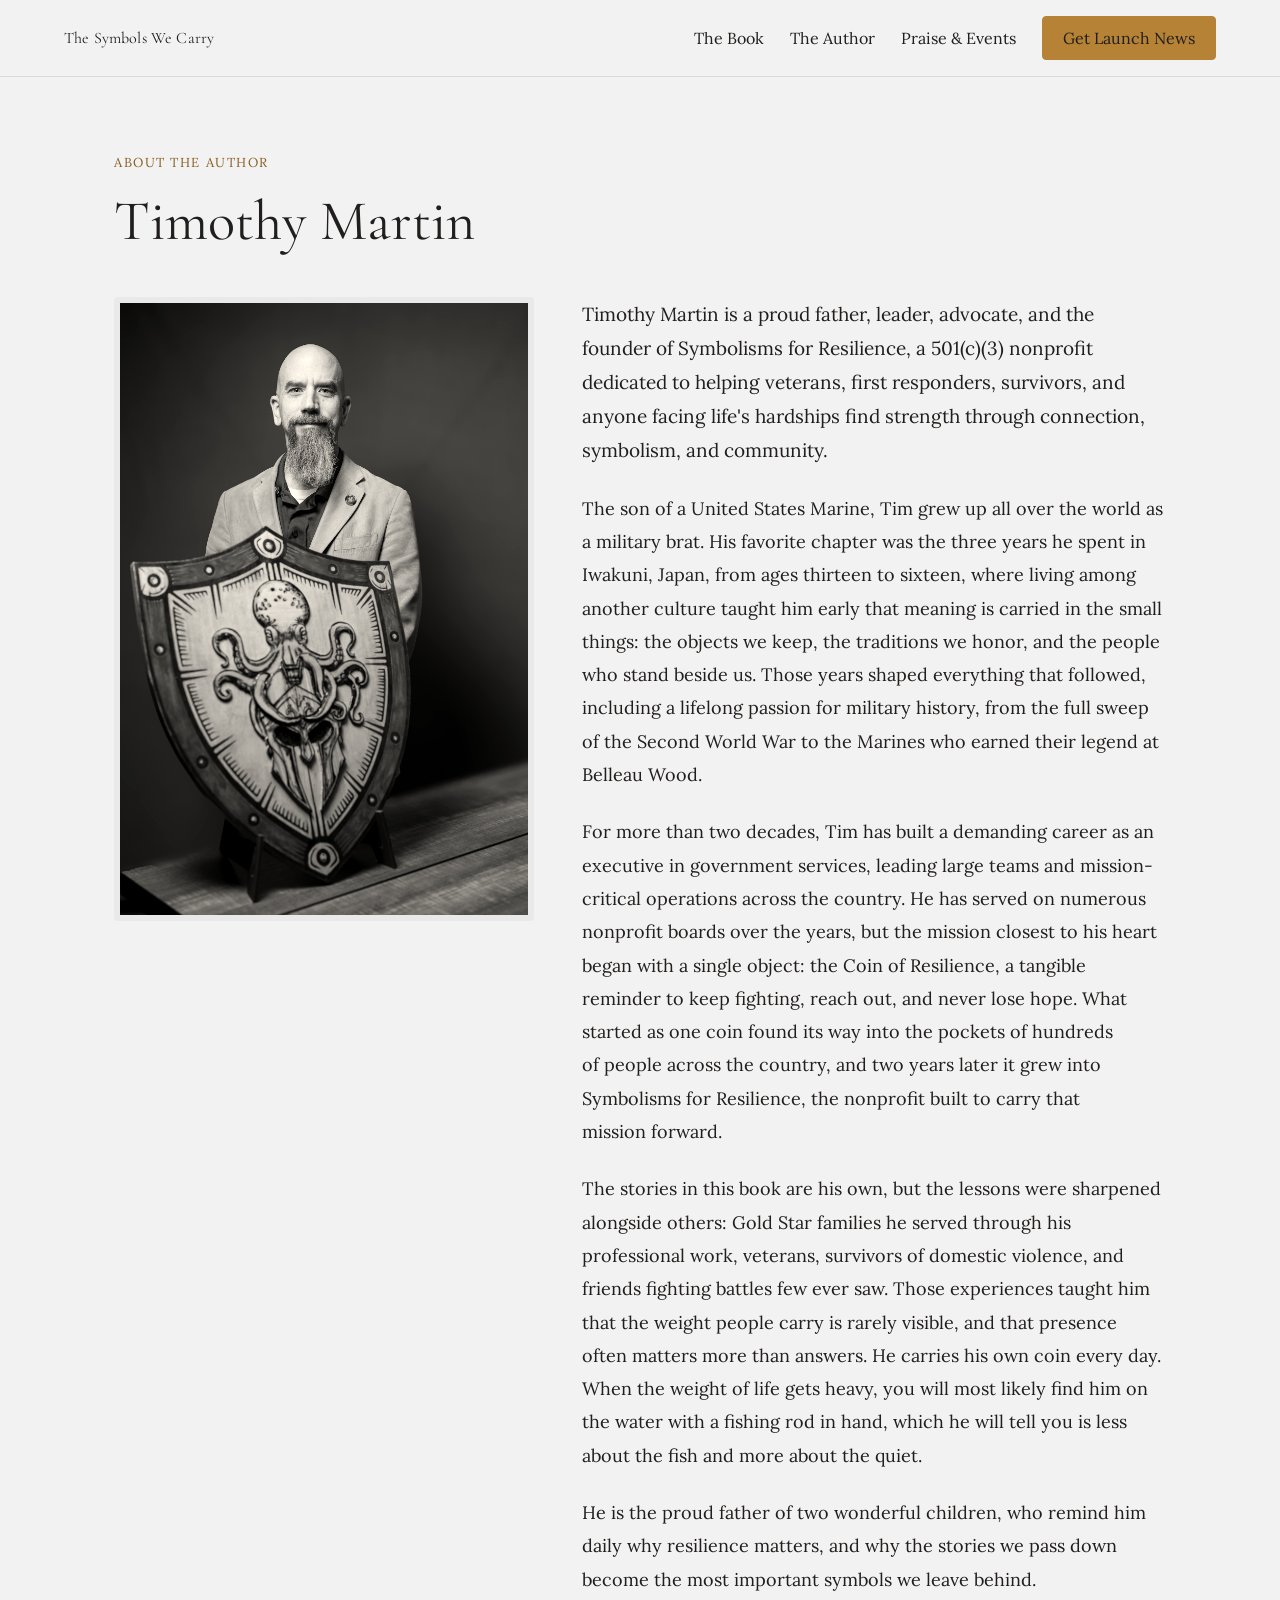
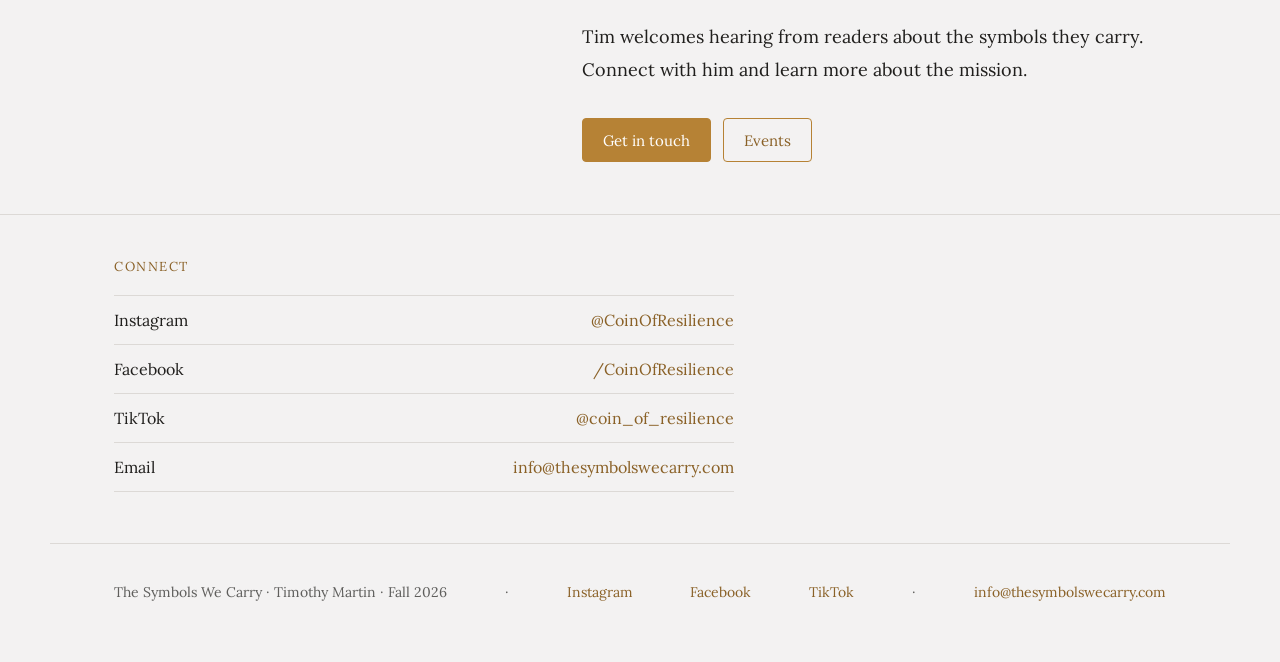
==== author.html @ 48676c22 "Add files via upload" ====
<!doctype html>
<html lang="en">
<head>
<meta charset="utf-8" />
<meta name="viewport" content="width=device-width, initial-scale=1" />
<title>Timothy Martin — The Symbols We Carry</title>
<meta name="description" content="Timothy Martin, founder of Symbolisms for Resilience and author of The Symbols We Carry." />
<link rel="stylesheet" href="styles.css" />
</head>
<body>

<nav class="nav">
  <a class="nav-brand" href="index.html">The Symbols We Carry</a>
  <div class="nav-links">
    <a href="index.html#book">The Book</a>
    <a href="author.html" aria-current="page">The Author</a>
    <a href="praise.html">Praise &amp; Events</a>
    <a class="btn btn-solid" href="index.html#notify">Get Launch News</a>
  </div>
</nav>

<div class="wrap" style="padding-top:clamp(48px,6vw,88px); padding-bottom:clamp(32px,4vw,56px)">
  <p class="kicker">About the author</p>
  <h1 class="h1" style="margin:20px 0 clamp(28px,4vw,44px)">Timothy Martin</h1>
  <div class="author-grid" style="grid-template-columns:minmax(0,420px) minmax(0,1fr)">
    <figure class="plate"><img src="assets/author.jpg" alt="Timothy Martin" /></figure>
    <div>
      <p style="font-size:19px; line-height:1.8">Timothy Martin is a proud father, leader, advocate, and the founder of Symbolisms for Resilience, a 501(c)(3) nonprofit dedicated to helping veterans, first responders, survivors, and anyone facing life's hardships find strength through connection, symbolism, and community.</p>
      <p class="body">The son of a United States Marine, Tim grew up all over the world as a military brat. His favorite chapter was the three years he spent in Iwakuni, Japan, from ages thirteen to sixteen, where living among another culture taught him early that meaning is carried in the small things: the objects we keep, the traditions we honor, and the people who stand beside us. Those years shaped everything that followed, including a lifelong passion for military history, from the full sweep of the Second World War to the Marines who earned their legend at Belleau Wood.</p>
      <p class="body">For more than two decades, Tim has built a demanding career as an executive in government services, leading large teams and mission-critical operations across the country. He has served on numerous nonprofit boards over the years, but the mission closest to his heart began with a single object: the Coin of Resilience, a tangible reminder to keep fighting, reach out, and never lose hope. What started as one coin found its way into the pockets of hundreds of people across the country, and two years later it grew into Symbolisms for Resilience, the nonprofit built to carry that mission forward.</p>
      <p class="body">The stories in this book are his own, but the lessons were sharpened alongside others: Gold Star families he served through his professional work, veterans, survivors of domestic violence, and friends fighting battles few ever saw. Those experiences taught him that the weight people carry is rarely visible, and that presence often matters more than answers. He carries his own coin every day. When the weight of life gets heavy, you will most likely find him on the water with a fishing rod in hand, which he will tell you is less about the fish and more about the quiet.</p>
      <p class="body">He is the proud father of two wonderful children, who remind him daily why resilience matters, and why the stories we pass down become the most important symbols we leave behind.</p>
      <p class="body">Tim welcomes hearing from readers about the symbols they carry. Connect with him and learn more about the mission.</p>
      <div style="display:flex; gap:12px; flex-wrap:wrap; margin-top:32px">
        <a class="btn btn-solid" href="#contact">Get in touch</a>
        <a class="btn" href="praise.html#events">Events</a>
      </div>
    </div>
  </div>
</div>

<hr class="rule" />

<div class="wrap sec1" id="contact">
  <p class="kicker">Connect</p>
  <div class="col">
    <div class="row"><span>Instagram</span><a href="https://www.instagram.com/coinofresilience/" target="_blank" rel="noopener">@CoinOfResilience</a></div>
    <div class="row"><span>Facebook</span><a href="https://www.facebook.com/CoinOfResilience" target="_blank" rel="noopener">/CoinOfResilience</a></div>
    <div class="row"><span>TikTok</span><a href="https://www.tiktok.com/@coin_of_resilience" target="_blank" rel="noopener">@coin_of_resilience</a></div>
    <div class="row"><span>Email</span><a href="mailto:info@thesymbolswecarry.com">info@thesymbolswecarry.com</a></div>
  </div>
</div>

<footer>
  <div class="wrap foot">
    <span>The Symbols We Carry &middot; Timothy Martin &middot; Fall 2026</span>
    <span>&middot;</span>
    <a href="https://www.instagram.com/coinofresilience/" target="_blank" rel="noopener">Instagram</a>
    <a href="https://www.facebook.com/CoinOfResilience" target="_blank" rel="noopener">Facebook</a>
    <a href="https://www.tiktok.com/@coin_of_resilience" target="_blank" rel="noopener">TikTok</a>
    <span>&middot;</span>
    <a href="mailto:info@thesymbolswecarry.com">info@thesymbolswecarry.com</a>
  </div>
</footer>
</body>
</html>
---- styles.css ----
@import url('https://fonts.googleapis.com/css2?family=Cormorant+Garamond:wght@300;400;500;600&family=Lora:wght@400;500;600&display=swap');

:root {
  --bg:#f3f2f2; --ink:#201f1d; --gold:#b68235; --gold-deep:#8a6127; --gold-light:#e2c79a;
  --rule:#dcd9d6; --dark:#2b2521; --paper:#eae9e9;
  --serif:'Cormorant Garamond',Garamond,'Times New Roman',serif;
  --body:'Lora',Georgia,serif;
}
*, *::before, *::after { box-sizing:border-box; }
html { scroll-behavior:smooth; }
body { margin:0; background:var(--bg); color:var(--ink); font-family:var(--body); text-wrap:pretty; }
p { margin:0; }
a { color:var(--gold-deep); text-decoration:none; }
a:hover { color:var(--gold); text-decoration:underline; }
::selection { background:rgba(182,130,53,.22); }
:focus-visible { outline:2px solid var(--gold); outline-offset:2px; }

.wrap { max-width:1180px; margin:0 auto; padding-left:clamp(20px,5vw,72px); padding-right:clamp(20px,5vw,72px); }
.rule { height:1px; background:var(--rule); border:0; margin:0; }
.kicker { font-size:13px; letter-spacing:.12em; text-transform:uppercase; color:var(--gold-deep); }

/* nav */
.nav { display:flex; flex-wrap:wrap; gap:16px 28px; align-items:center; justify-content:space-between;
  padding:16px clamp(20px,5vw,72px); border-bottom:1px solid var(--rule); }
.nav-links { display:flex; flex-wrap:wrap; gap:16px 26px; align-items:center; }
.nav-brand { font-family:var(--serif); font-size:20px; letter-spacing:.01em; color:var(--ink); }
.nav a { color:var(--ink); font-size:16px; }
.nav a:hover { color:var(--gold); text-decoration:none; }
.nav-dark { border-bottom:1px solid rgba(247,245,243,.16); }
.nav-dark .nav-brand, .nav-dark a { color:#f7f5f3; }
.nav-dark a:hover { color:var(--gold-light); }

/* buttons */
.btn { display:inline-flex; align-items:center; justify-content:center; min-height:44px; padding:0 20px;
  border-radius:4px; border:1px solid var(--gold); color:var(--gold-deep); background:transparent;
  font-family:var(--body); font-size:15px; line-height:1; cursor:pointer; text-decoration:none;
  transition:background-color .15s ease, border-color .15s ease, color .15s ease; }
.btn:hover { background:rgba(182,130,53,.08); color:var(--gold-deep); text-decoration:none; }
.btn-solid { background:var(--gold); border-color:var(--gold); color:#fff; }
.btn-solid:hover { background:#9d6f2c; border-color:#9d6f2c; color:#fff; }

/* hero */
.hero { background-image:url('assets/hero-field.jpg'); background-size:cover; background-position:center;
  color:#f7f5f3; overflow:hidden; }
.hero-grid { display:grid; grid-template-columns:minmax(0,6fr) minmax(0,5fr); gap:clamp(40px,6vw,80px);
  align-items:center; padding-top:clamp(56px,7vw,104px); padding-bottom:clamp(56px,7vw,100px); }
.hero .kicker { color:rgba(247,245,243,.85); letter-spacing:.14em; line-height:1.9; text-align:center; }
.hero-logo { display:block; width:min(100%,440px); height:auto; margin:clamp(24px,3vw,34px) 0 0;
  filter:invert(1) brightness(1.08); }
.hook { font-family:var(--serif); font-weight:400; font-size:clamp(26px,3.2vw,42px); line-height:1.22;
  margin:clamp(26px,3vw,36px) 0 0; }
.subhook { font-family:var(--serif); font-size:clamp(15px,1.85vw,26px); line-height:1.45; margin-top:16px;
  white-space:nowrap; color:rgba(32,31,29,.72); }
.hero-sub { font-size:19px; line-height:1.75; max-width:44ch; margin:clamp(26px,3vw,34px) 0 0;
  color:rgba(247,245,243,.88); }
.hero-cta { display:flex; flex-wrap:wrap; gap:12px; align-items:center; margin-top:clamp(30px,4vw,40px); }
.cover { margin:calc(-1 * clamp(30px,4vw,64px)) calc(-1 * clamp(12px,3vw,64px)); justify-self:center;
  width:min(880px,168%); }
.cover-cap { font-size:13px; letter-spacing:.14em; text-transform:uppercase; text-align:center;
  color:rgba(247,245,243,.85); margin:0 0 clamp(10px,1.4vw,18px); font-variant-numeric:tabular-nums; }
.cover img { display:block; width:100%; height:auto; filter:drop-shadow(0 34px 60px rgba(30,18,36,.55)); }

/* credibility bar */
.bar { background:var(--dark); color:#f2efec; }
.bar .wrap { display:flex; flex-wrap:wrap; gap:12px clamp(28px,5vw,64px); align-items:center;
  justify-content:space-between; padding-top:22px; padding-bottom:22px; font-size:15px; line-height:1.7; }
.bar .dim { color:rgba(242,239,236,.75); }

/* labelled two-column section */
.sec { display:grid; grid-template-columns:minmax(0,3fr) minmax(0,7fr); gap:clamp(28px,4vw,72px);
  padding-top:clamp(48px,6vw,88px); padding-bottom:clamp(48px,6vw,88px); }
.sec > .kicker { margin-top:6px; }
.col { max-width:62ch; }
.lead { font-family:var(--serif); font-size:clamp(26px,3vw,38px); line-height:1.3; }
.h1 { font-family:var(--serif); font-weight:400; font-size:clamp(34px,4.4vw,60px); line-height:1.1; margin:0; }
.h2 { font-family:var(--serif); font-weight:400; font-size:clamp(26px,3vw,38px); line-height:1.25; margin:0; }
.body { font-size:18px; line-height:1.85; margin-top:24px; }
.dim { color:rgba(32,31,29,.82); }

/* single-column labelled section */
.sec1 { padding-top:clamp(30px,3.4vw,48px); padding-bottom:clamp(36px,4vw,56px); }
.sec1 > .kicker { margin:0 0 20px; }
.notify-grid { display:grid; grid-template-columns:minmax(0,1fr) minmax(0,1fr); gap:clamp(28px,5vw,72px); align-items:start; }
.notify-grid .form { margin-top:0; max-width:none; }
.foot { display:flex; flex-wrap:wrap; align-items:baseline; gap:8px 18px; border-top:1px solid var(--rule);
  padding-top:28px; padding-bottom:44px; font-size:14px; line-height:1.8; color:rgba(32,31,29,.7); }

/* praise rail */
.praise { padding-top:clamp(30px,3.4vw,48px); padding-bottom:clamp(36px,4vw,56px); }
.praise-head { display:flex; flex-wrap:wrap; gap:20px 48px; align-items:flex-end; justify-content:space-between; }
.rail { display:flex; gap:24px; overflow-x:auto; scroll-snap-type:x mandatory;
  padding:28px clamp(20px,5vw,72px) 8px; }
.card { flex:0 0 min(360px,82vw); scroll-snap-align:start; border:1px solid var(--rule); border-radius:4px;
  padding:30px; display:flex; flex-direction:column; justify-content:space-between; gap:22px; background:transparent; }
.quote { font-family:var(--serif); font-size:19px; line-height:1.5; }
.clamp { display:-webkit-box; -webkit-line-clamp:8; -webkit-box-orient:vertical; overflow:hidden; }
.card:has(details[open]) .clamp { -webkit-line-clamp:unset; display:block; }
.name { font-size:14px; line-height:1.6; }
.role { font-size:13px; line-height:1.6; color:rgba(32,31,29,.62); }
details { margin-top:14px; }
details > summary { cursor:pointer; font-size:14px; color:var(--gold-deep); list-style:none; }
details > summary::-webkit-details-marker { display:none; }
details > summary::after { content:' →'; }
details[open] > summary::after { content:' ↑'; }
details p + p { margin-top:14px; }
details > p:first-of-type { margin-top:14px; }

/* plates, forms, lists, footer */
.plate { border:6px solid var(--paper); border-radius:4px; margin:0; }
.plate img { display:block; width:100%; height:auto; filter:sepia(.22) saturate(.82) contrast(1.05); }
.author-grid { display:grid; grid-template-columns:minmax(0,300px) minmax(0,1fr); gap:clamp(24px,4vw,48px); align-items:start; }
.form { display:flex; gap:12px; max-width:460px; margin-top:28px; }
.input { flex:1; min-height:44px; padding:0 14px; border:1px solid var(--rule); border-radius:4px;
  background:#fff; font-family:var(--body); font-size:15px; color:var(--ink); }
.row { display:flex; justify-content:space-between; gap:24px; padding:14px 0; border-top:1px solid var(--rule); font-size:16px; }
.row:last-child { border-bottom:1px solid var(--rule); }
.row span + span { color:rgba(32,31,29,.65); text-align:right; }
.table { width:100%; border-collapse:collapse; margin-top:32px; font-size:16px; }
.table th { text-align:left; font-family:var(--body); font-weight:600; font-size:13px; letter-spacing:.08em;
  text-transform:uppercase; color:var(--gold-deep); padding:0 12px 12px 0; border-bottom:1px solid var(--rule); }
.table td { padding:14px 12px 14px 0; border-bottom:1px solid var(--rule); vertical-align:top; }
.tnum { font-variant-numeric:tabular-nums; }
footer .wrap { display:flex; flex-wrap:wrap; gap:20px 48px; justify-content:space-between;
  padding-top:36px; padding-bottom:56px; font-size:14px; line-height:1.8; color:rgba(32,31,29,.7); }

@media (max-width:900px) {
  .hero-grid, .sec, .author-grid, .notify-grid { grid-template-columns:1fr; }
  .cover { width:min(560px,100%); margin:0 auto; }
  .sec { gap:20px; }
}
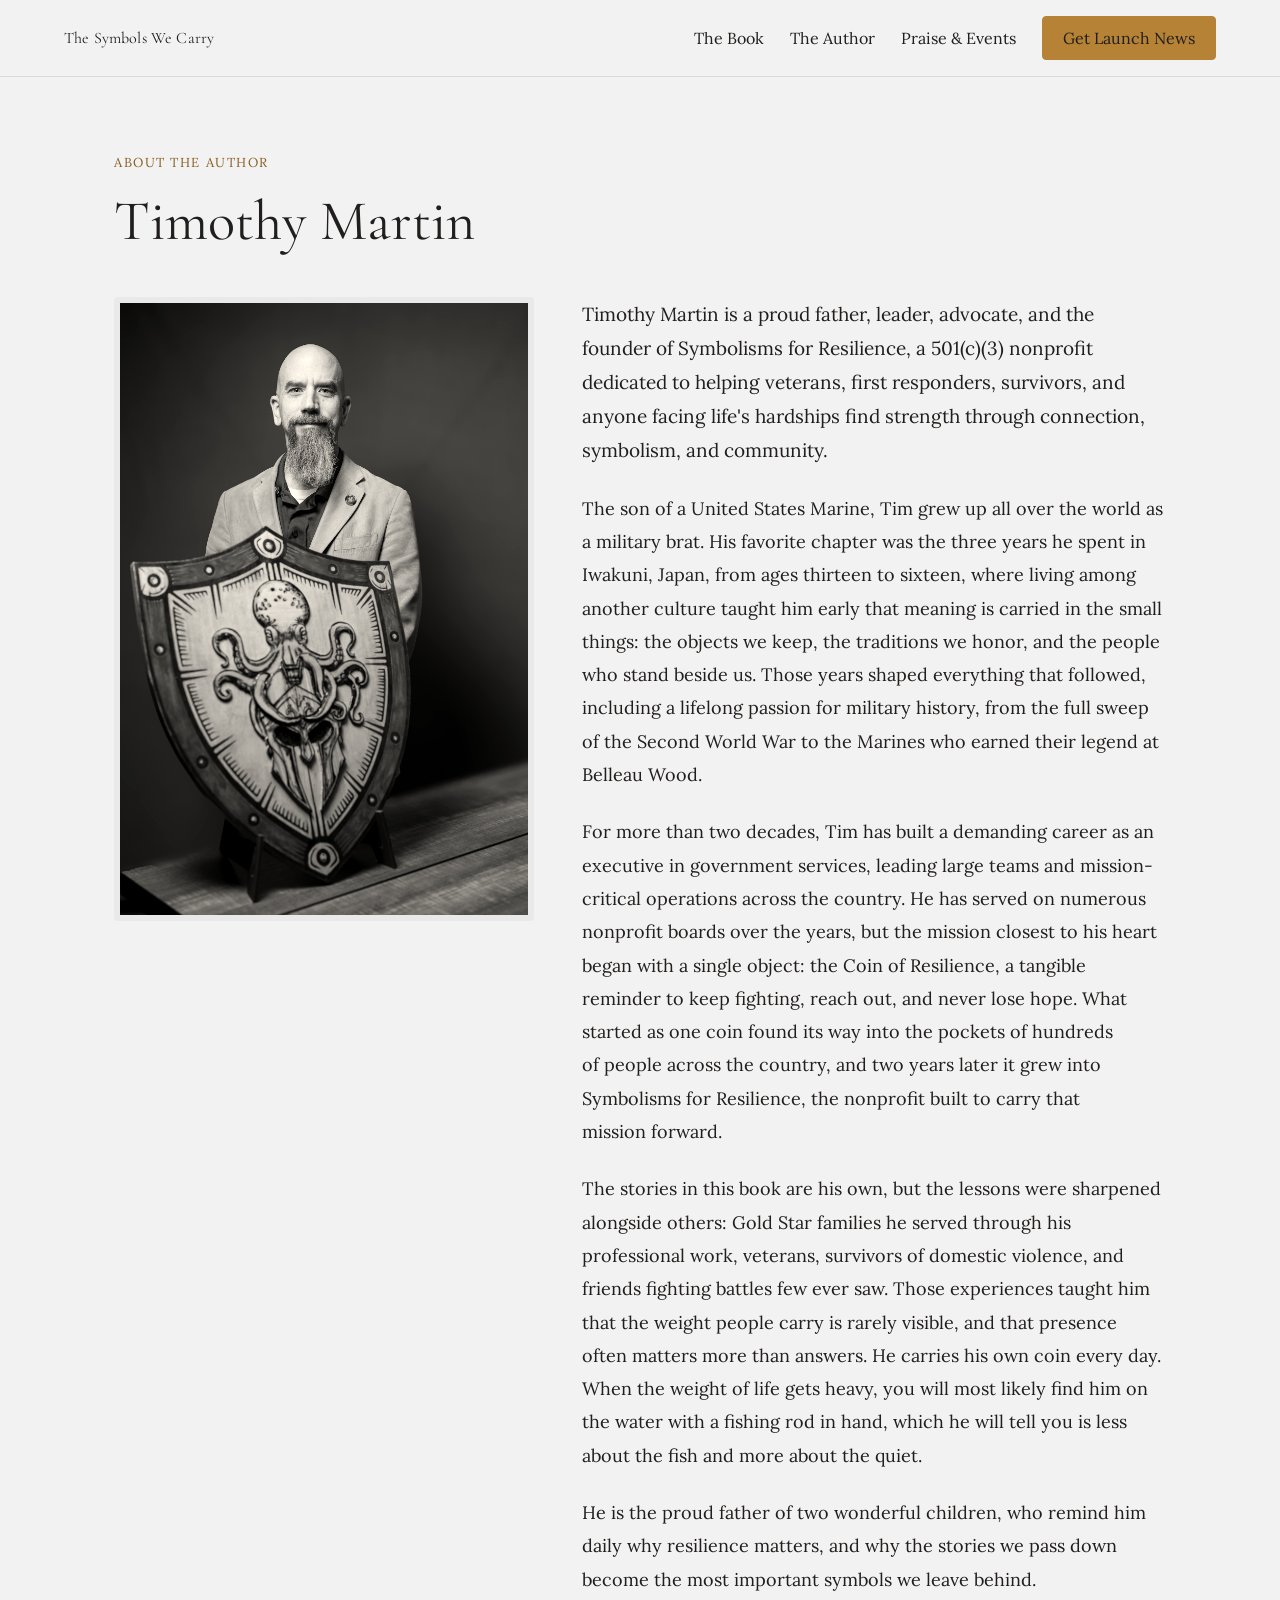
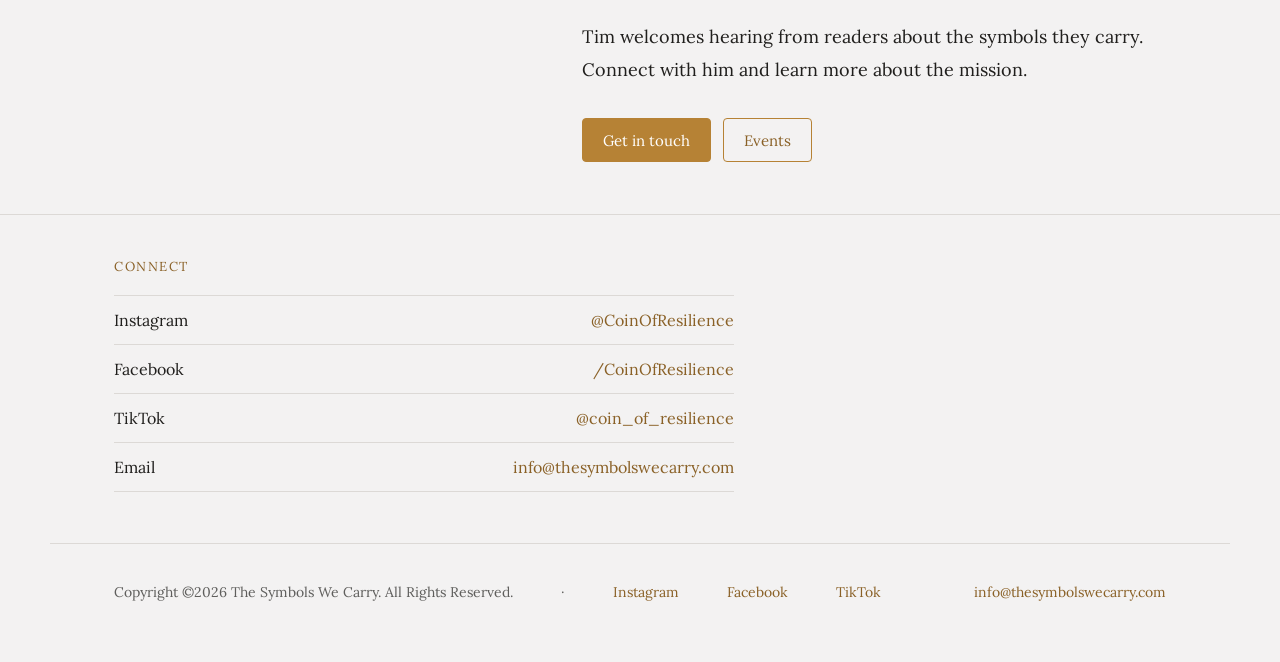
==== commit 88ec268b: "Add files via upload" ====
--- a/author.html
+++ b/author.html
@@ -53,13 +53,12 @@
 
 <footer>
   <div class="wrap foot">
-    <span>The Symbols We Carry &middot; Timothy Martin &middot; Fall 2026</span>
+    <span>Copyright &copy;2026 The Symbols We Carry. All Rights Reserved.</span>
     <span>&middot;</span>
     <a href="https://www.instagram.com/coinofresilience/" target="_blank" rel="noopener">Instagram</a>
     <a href="https://www.facebook.com/CoinOfResilience" target="_blank" rel="noopener">Facebook</a>
     <a href="https://www.tiktok.com/@coin_of_resilience" target="_blank" rel="noopener">TikTok</a>
-    <span>&middot;</span>
-    <a href="mailto:info@thesymbolswecarry.com">info@thesymbolswecarry.com</a>
+    <a href="mailto:info@thesymbolswecarry.com" class="foot-email">info@thesymbolswecarry.com</a>
   </div>
 </footer>
 </body>
--- a/styles.css
+++ b/styles.css
@@ -49,8 +49,8 @@
   filter:invert(1) brightness(1.08); }
 .hook { font-family:var(--serif); font-weight:400; font-size:clamp(26px,3.2vw,42px); line-height:1.22;
   margin:clamp(26px,3vw,36px) 0 0; }
-.subhook { font-family:var(--serif); font-size:clamp(15px,1.85vw,26px); line-height:1.45; margin-top:16px;
-  white-space:nowrap; color:rgba(32,31,29,.72); }
+.subhook { font-family:var(--serif); font-size:clamp(17px,1.9vw,26px); line-height:1.4; margin-top:16px;
+  white-space:nowrap; }
 .hero-sub { font-size:19px; line-height:1.75; max-width:44ch; margin:clamp(26px,3vw,34px) 0 0;
   color:rgba(247,245,243,.88); }
 .hero-cta { display:flex; flex-wrap:wrap; gap:12px; align-items:center; margin-top:clamp(30px,4vw,40px); }
@@ -82,10 +82,23 @@
 .sec1 > .kicker { margin:0 0 20px; }
 .notify-grid { display:grid; grid-template-columns:minmax(0,1fr) minmax(0,1fr); gap:clamp(28px,5vw,72px); align-items:start; }
 .notify-grid .form { margin-top:0; max-width:none; }
+.foot-email { margin-left:auto; }
 .foot { display:flex; flex-wrap:wrap; align-items:baseline; gap:8px 18px; border-top:1px solid var(--rule);
   padding-top:28px; padding-bottom:44px; font-size:14px; line-height:1.8; color:rgba(32,31,29,.7); }
 
-/* praise rail */
+/* praise */
+.book-body { margin-top:clamp(28px,3.2vw,40px); }
+.book-body::after { content:''; display:block; clear:both; }
+.book-mark { float:right; width:clamp(180px,24vw,300px); margin:4px 0 24px clamp(28px,4vw,56px); }
+.book-mark img { display:block; width:100%; height:auto; }
+.praise-featured { display:grid; grid-template-columns:repeat(auto-fit,minmax(260px,1fr));
+  gap:clamp(28px,4vw,52px); margin-top:clamp(30px,3.6vw,46px); }
+.praise-featured article { border-top:1px solid var(--rule); padding-top:24px; }
+.fq { font-family:var(--serif); font-size:clamp(19px,1.7vw,22px); line-height:1.5; }
+.praise-featured .name { margin-top:22px; }
+.praise-featured .role { margin-top:2px; }
+.praise-grid { display:grid; grid-template-columns:repeat(auto-fit,minmax(280px,1fr)); gap:clamp(24px,3vw,36px); }
+.praise-grid .card { flex:initial; }
 .praise { padding-top:clamp(30px,3.4vw,48px); padding-bottom:clamp(36px,4vw,56px); }
 .praise-head { display:flex; flex-wrap:wrap; gap:20px 48px; align-items:flex-end; justify-content:space-between; }
 .rail { display:flex; gap:24px; overflow-x:auto; scroll-snap-type:x mandatory;
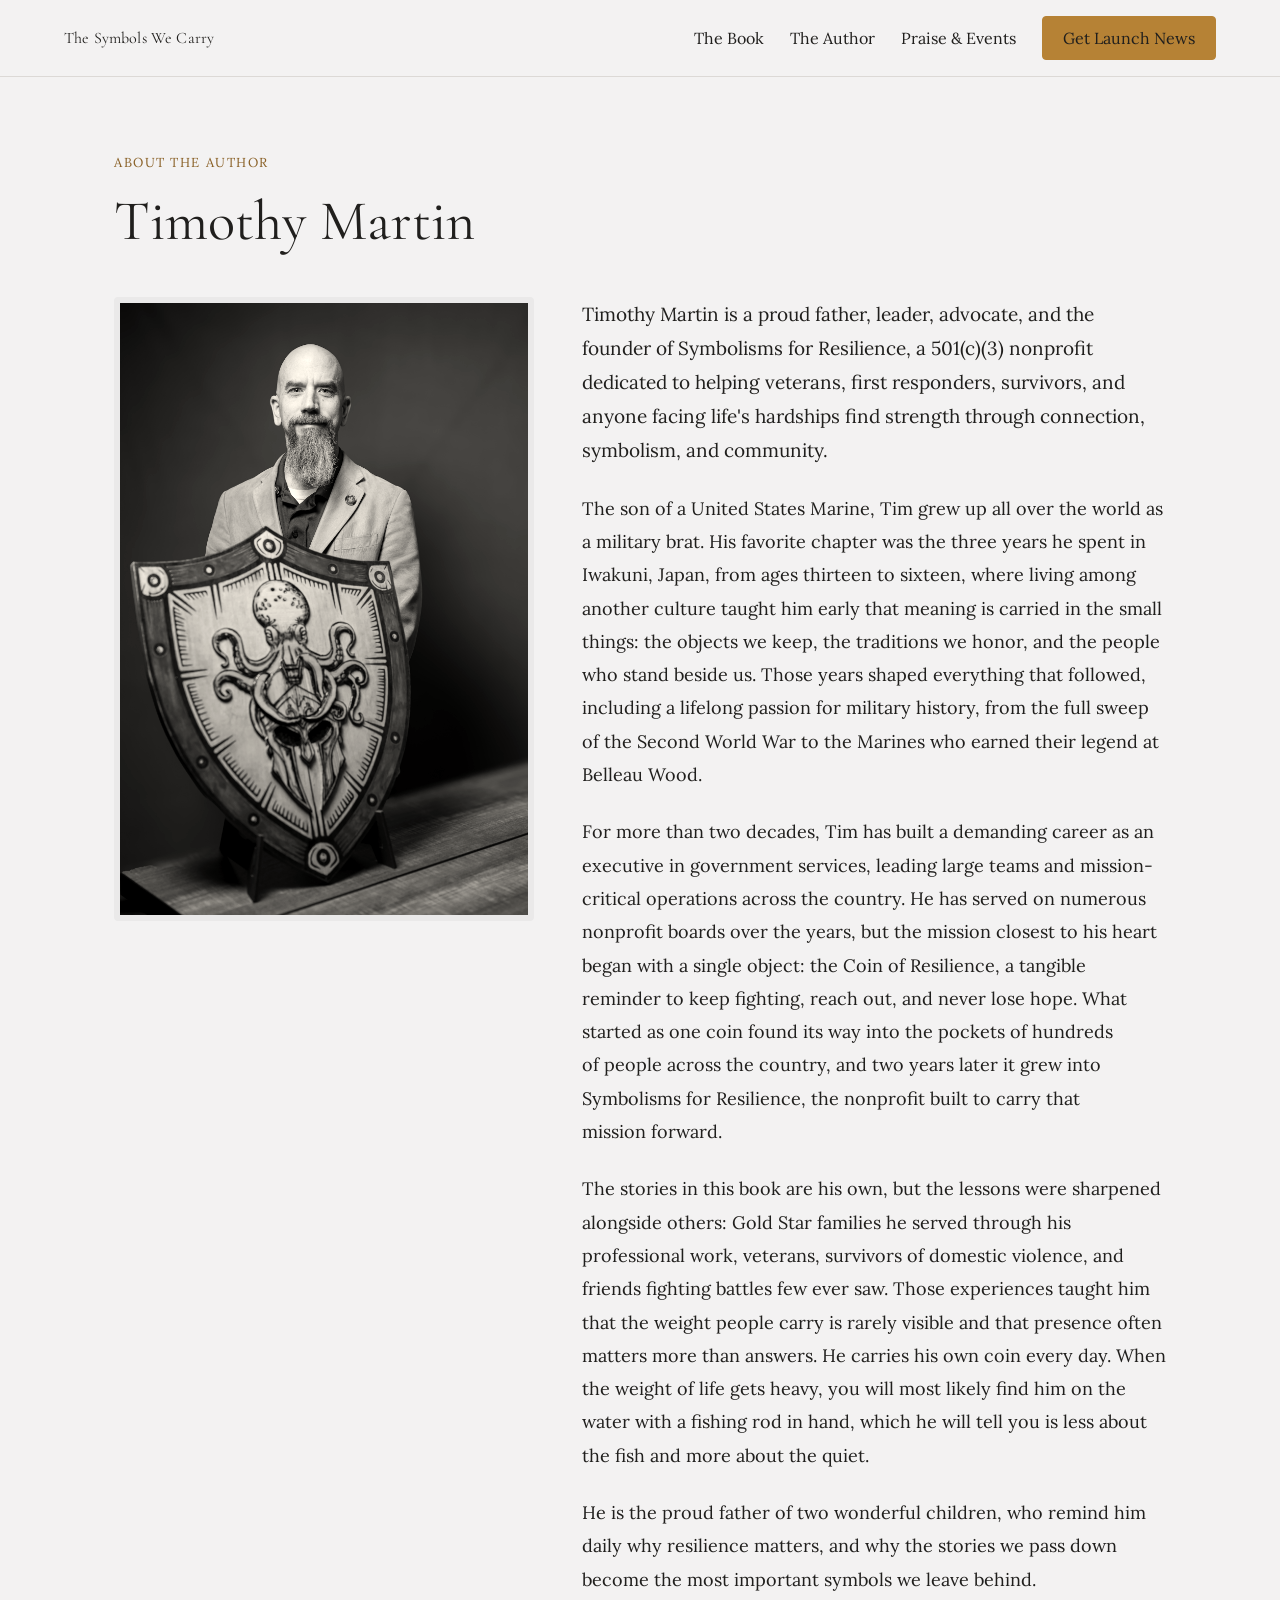
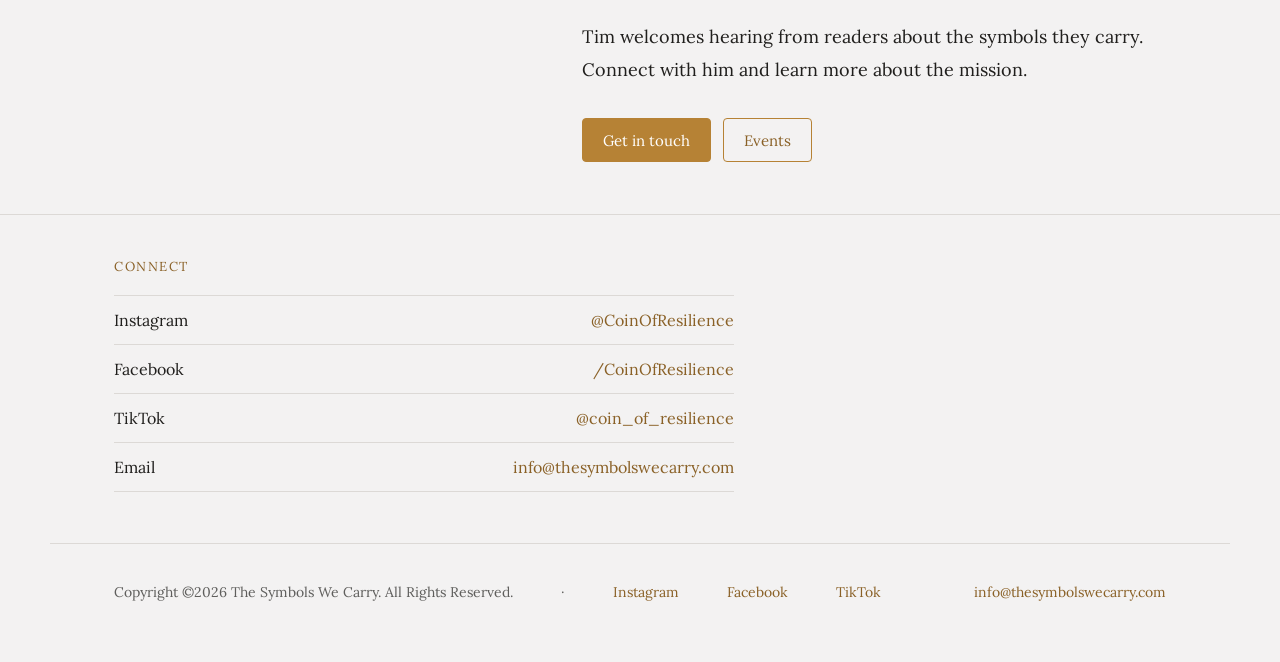
==== commit 741f66fb: "Revise paragraph about personal experiences Updated a paragraph to improve clarity and flow." ====
--- a/author.html
+++ b/author.html
@@ -28,7 +28,7 @@
       <p style="font-size:19px; line-height:1.8">Timothy Martin is a proud father, leader, advocate, and the founder of Symbolisms for Resilience, a 501(c)(3) nonprofit dedicated to helping veterans, first responders, survivors, and anyone facing life's hardships find strength through connection, symbolism, and community.</p>
       <p class="body">The son of a United States Marine, Tim grew up all over the world as a military brat. His favorite chapter was the three years he spent in Iwakuni, Japan, from ages thirteen to sixteen, where living among another culture taught him early that meaning is carried in the small things: the objects we keep, the traditions we honor, and the people who stand beside us. Those years shaped everything that followed, including a lifelong passion for military history, from the full sweep of the Second World War to the Marines who earned their legend at Belleau Wood.</p>
       <p class="body">For more than two decades, Tim has built a demanding career as an executive in government services, leading large teams and mission-critical operations across the country. He has served on numerous nonprofit boards over the years, but the mission closest to his heart began with a single object: the Coin of Resilience, a tangible reminder to keep fighting, reach out, and never lose hope. What started as one coin found its way into the pockets of hundreds of people across the country, and two years later it grew into Symbolisms for Resilience, the nonprofit built to carry that mission forward.</p>
-      <p class="body">The stories in this book are his own, but the lessons were sharpened alongside others: Gold Star families he served through his professional work, veterans, survivors of domestic violence, and friends fighting battles few ever saw. Those experiences taught him that the weight people carry is rarely visible, and that presence often matters more than answers. He carries his own coin every day. When the weight of life gets heavy, you will most likely find him on the water with a fishing rod in hand, which he will tell you is less about the fish and more about the quiet.</p>
+      <p class="body">The stories in this book are his own, but the lessons were sharpened alongside others: Gold Star families he served through his professional work, veterans, survivors of domestic violence, and friends fighting battles few ever saw. Those experiences taught him that the weight people carry is rarely visible and that presence often matters more than answers. He carries his own coin every day. When the weight of life gets heavy, you will most likely find him on the water with a fishing rod in hand, which he will tell you is less about the fish and more about the quiet.</p>
       <p class="body">He is the proud father of two wonderful children, who remind him daily why resilience matters, and why the stories we pass down become the most important symbols we leave behind.</p>
       <p class="body">Tim welcomes hearing from readers about the symbols they carry. Connect with him and learn more about the mission.</p>
       <div style="display:flex; gap:12px; flex-wrap:wrap; margin-top:32px">
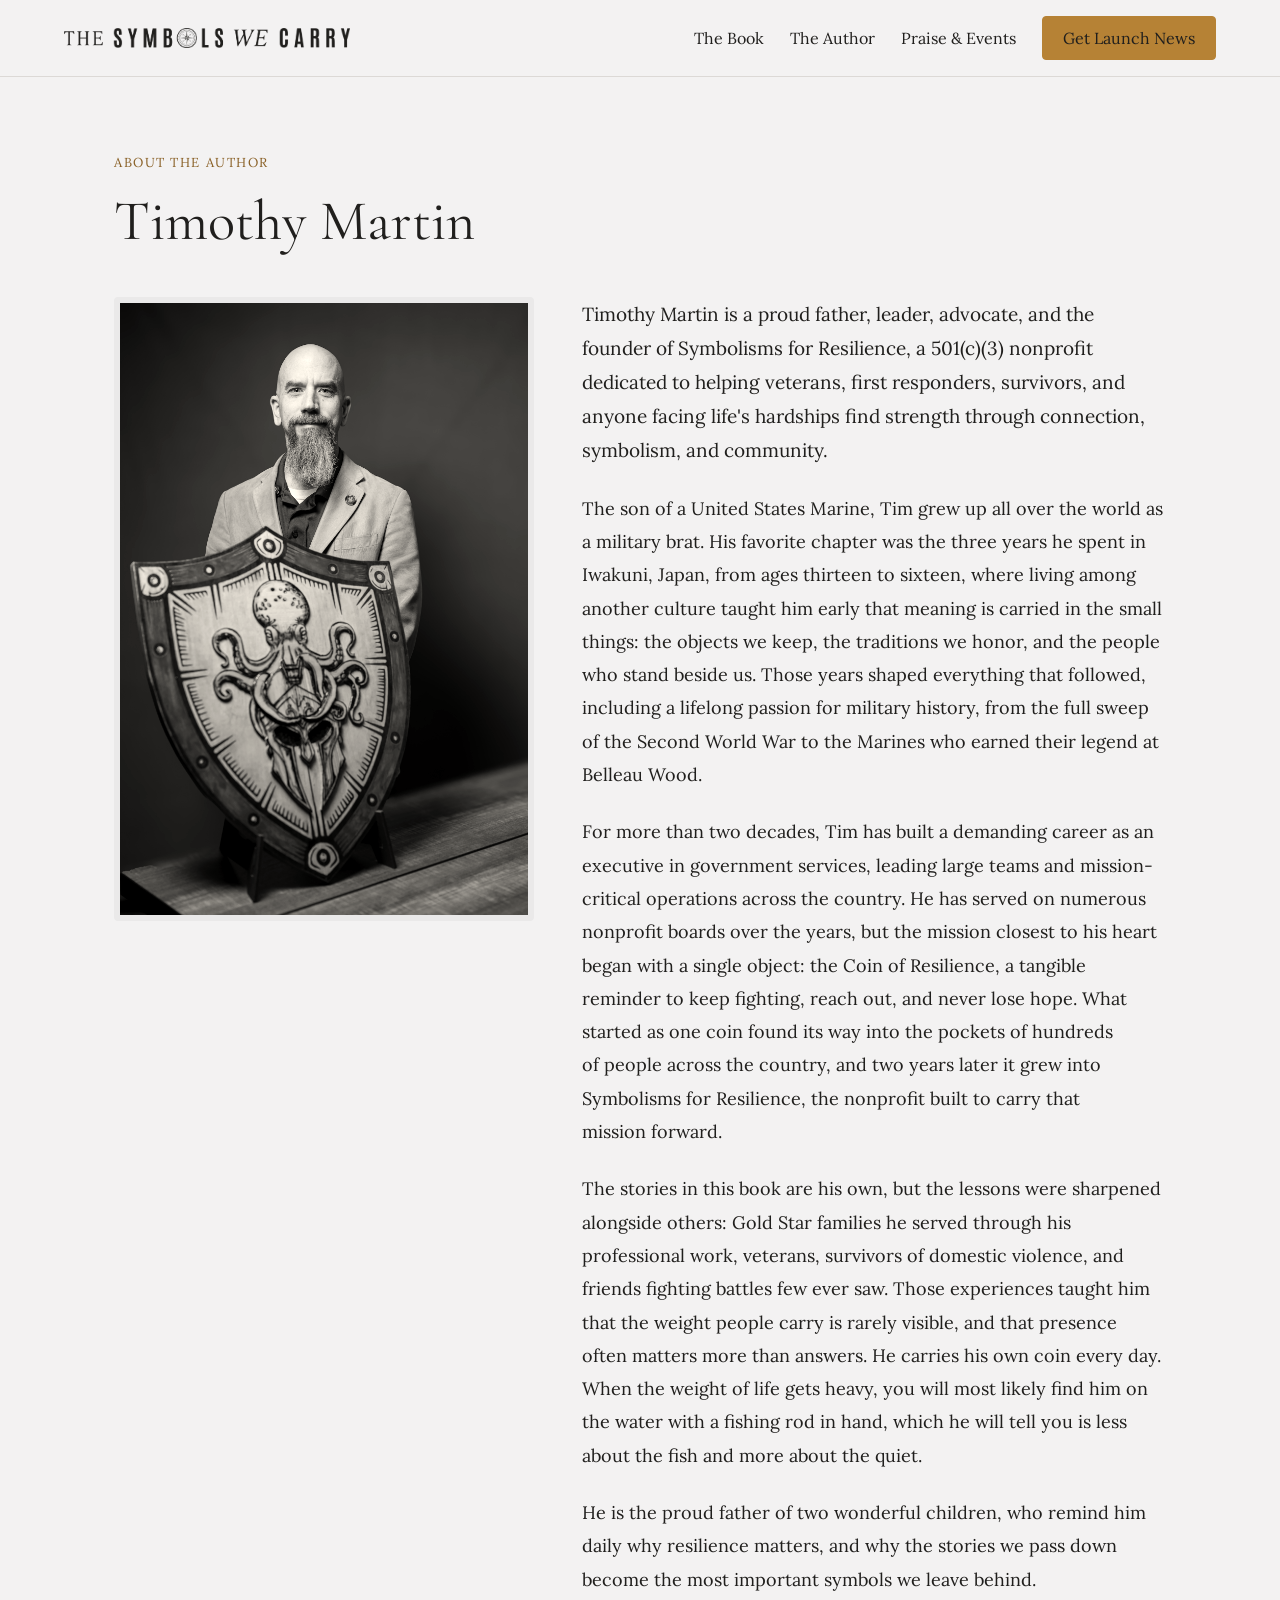
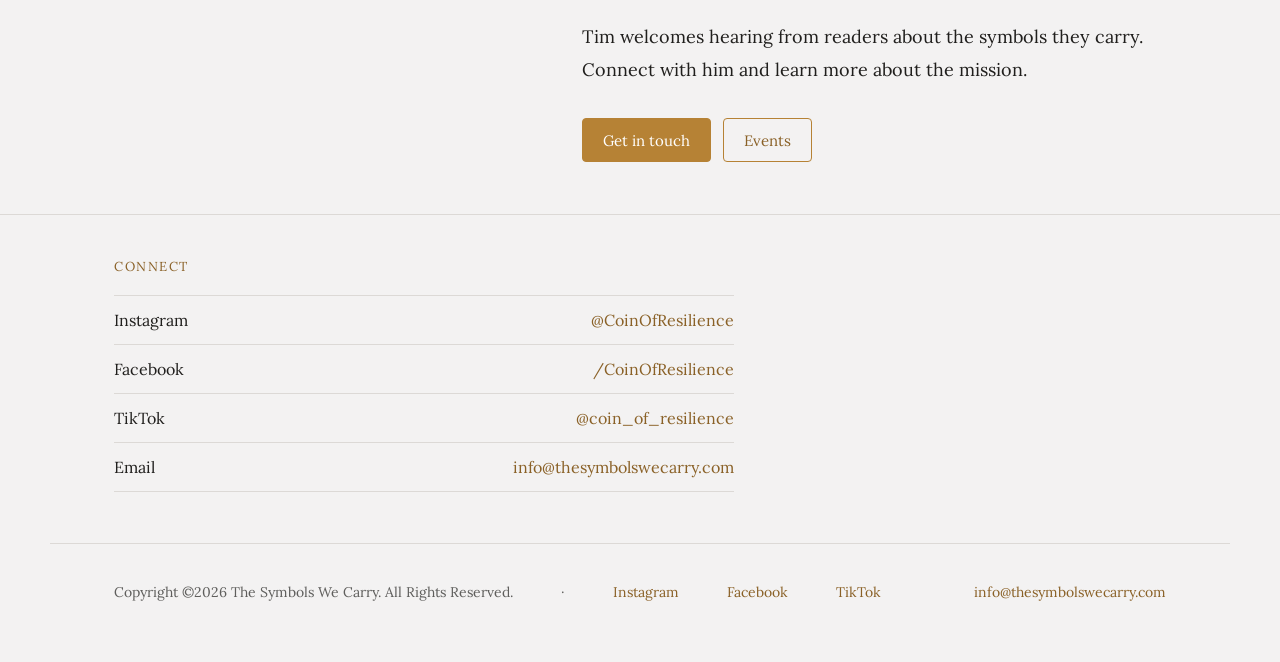
==== commit db823416: "Add files via upload" ====
--- a/author.html
+++ b/author.html
@@ -10,7 +10,7 @@
 <body>
 
 <nav class="nav">
-  <a class="nav-brand" href="index.html">The Symbols We Carry</a>
+  <a class="nav-brand" href="index.html"><img src="assets/nav-logo-dark.png" alt="The Symbols We Carry" /></a>
   <div class="nav-links">
     <a href="index.html#book">The Book</a>
     <a href="author.html" aria-current="page">The Author</a>
@@ -28,7 +28,7 @@
       <p style="font-size:19px; line-height:1.8">Timothy Martin is a proud father, leader, advocate, and the founder of Symbolisms for Resilience, a 501(c)(3) nonprofit dedicated to helping veterans, first responders, survivors, and anyone facing life's hardships find strength through connection, symbolism, and community.</p>
       <p class="body">The son of a United States Marine, Tim grew up all over the world as a military brat. His favorite chapter was the three years he spent in Iwakuni, Japan, from ages thirteen to sixteen, where living among another culture taught him early that meaning is carried in the small things: the objects we keep, the traditions we honor, and the people who stand beside us. Those years shaped everything that followed, including a lifelong passion for military history, from the full sweep of the Second World War to the Marines who earned their legend at Belleau Wood.</p>
       <p class="body">For more than two decades, Tim has built a demanding career as an executive in government services, leading large teams and mission-critical operations across the country. He has served on numerous nonprofit boards over the years, but the mission closest to his heart began with a single object: the Coin of Resilience, a tangible reminder to keep fighting, reach out, and never lose hope. What started as one coin found its way into the pockets of hundreds of people across the country, and two years later it grew into Symbolisms for Resilience, the nonprofit built to carry that mission forward.</p>
-      <p class="body">The stories in this book are his own, but the lessons were sharpened alongside others: Gold Star families he served through his professional work, veterans, survivors of domestic violence, and friends fighting battles few ever saw. Those experiences taught him that the weight people carry is rarely visible and that presence often matters more than answers. He carries his own coin every day. When the weight of life gets heavy, you will most likely find him on the water with a fishing rod in hand, which he will tell you is less about the fish and more about the quiet.</p>
+      <p class="body">The stories in this book are his own, but the lessons were sharpened alongside others: Gold Star families he served through his professional work, veterans, survivors of domestic violence, and friends fighting battles few ever saw. Those experiences taught him that the weight people carry is rarely visible, and that presence often matters more than answers. He carries his own coin every day. When the weight of life gets heavy, you will most likely find him on the water with a fishing rod in hand, which he will tell you is less about the fish and more about the quiet.</p>
       <p class="body">He is the proud father of two wonderful children, who remind him daily why resilience matters, and why the stories we pass down become the most important symbols we leave behind.</p>
       <p class="body">Tim welcomes hearing from readers about the symbols they carry. Connect with him and learn more about the mission.</p>
       <div style="display:flex; gap:12px; flex-wrap:wrap; margin-top:32px">
--- a/styles.css
+++ b/styles.css
@@ -141,3 +141,5 @@
   .cover { width:min(560px,100%); margin:0 auto; }
   .sec { gap:20px; }
 }
+
+.nav-brand img { display:block; height:20px; width:auto; max-width:60vw; }
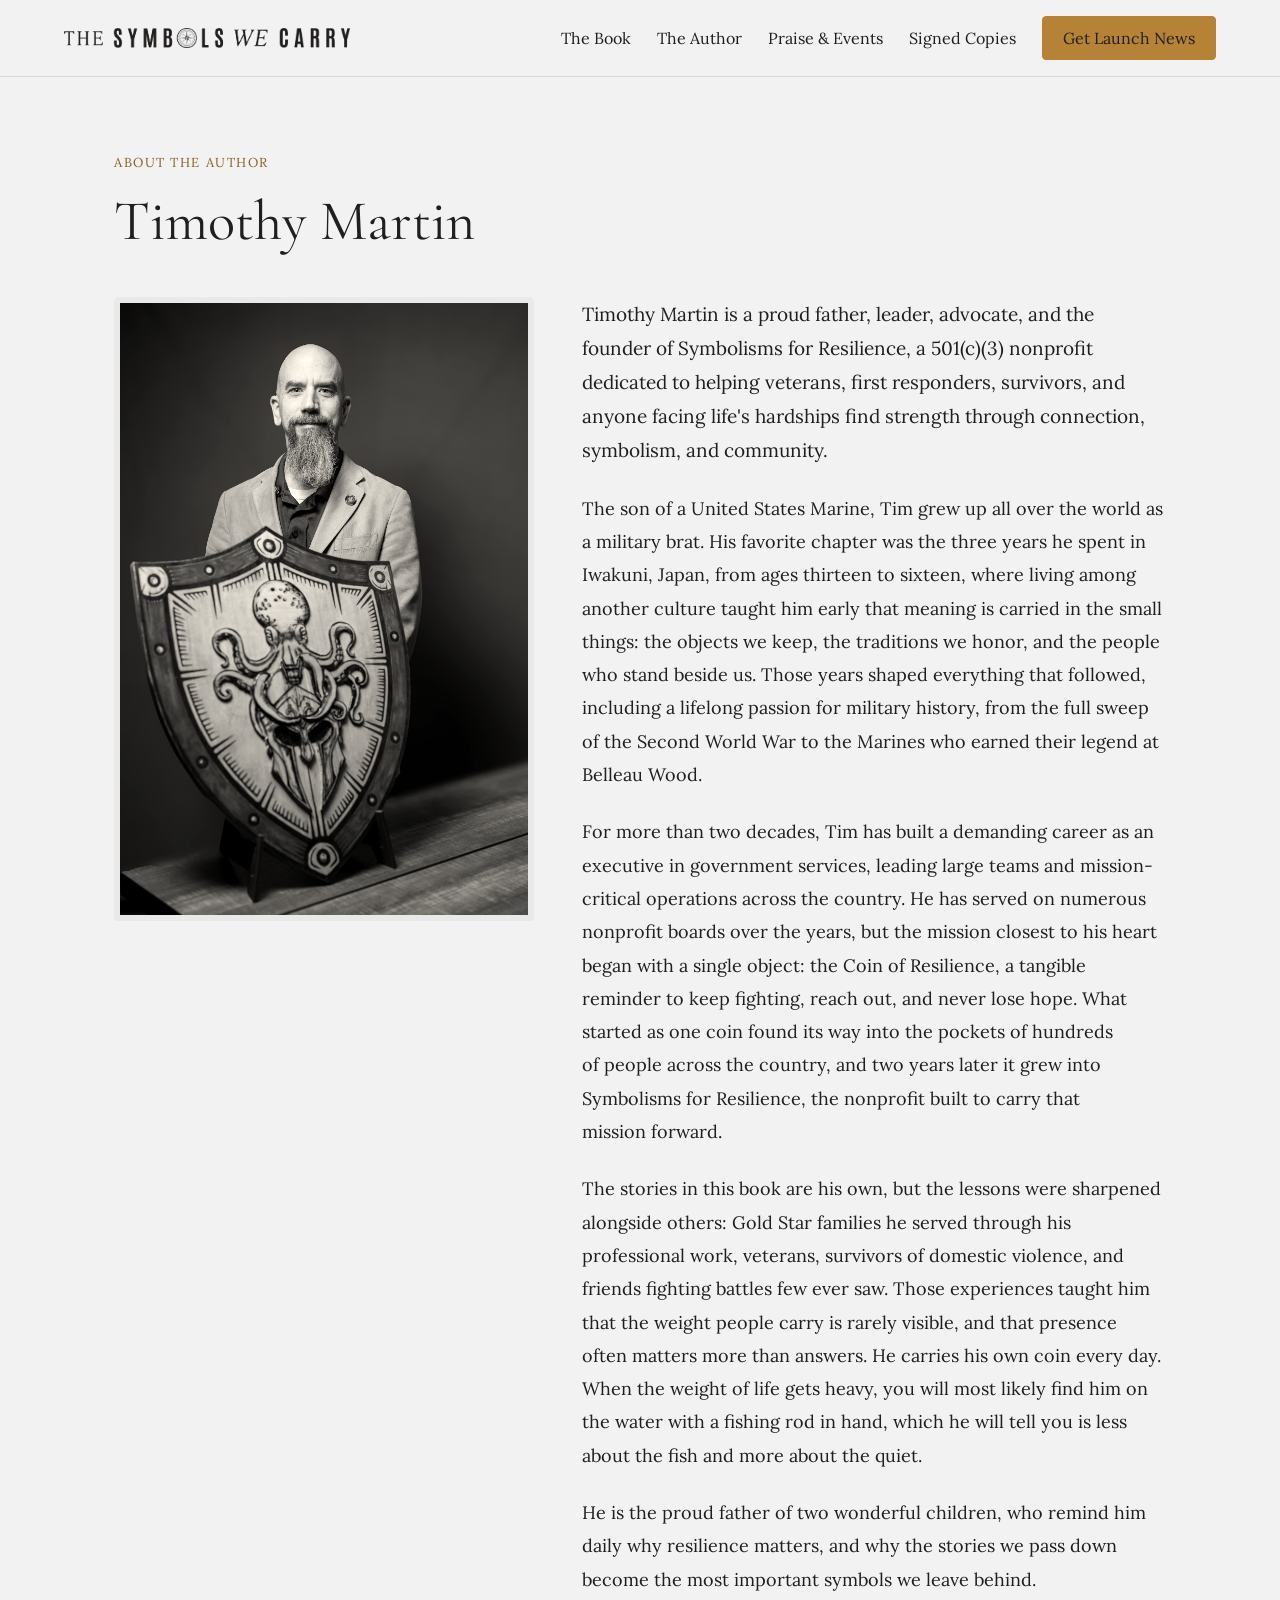
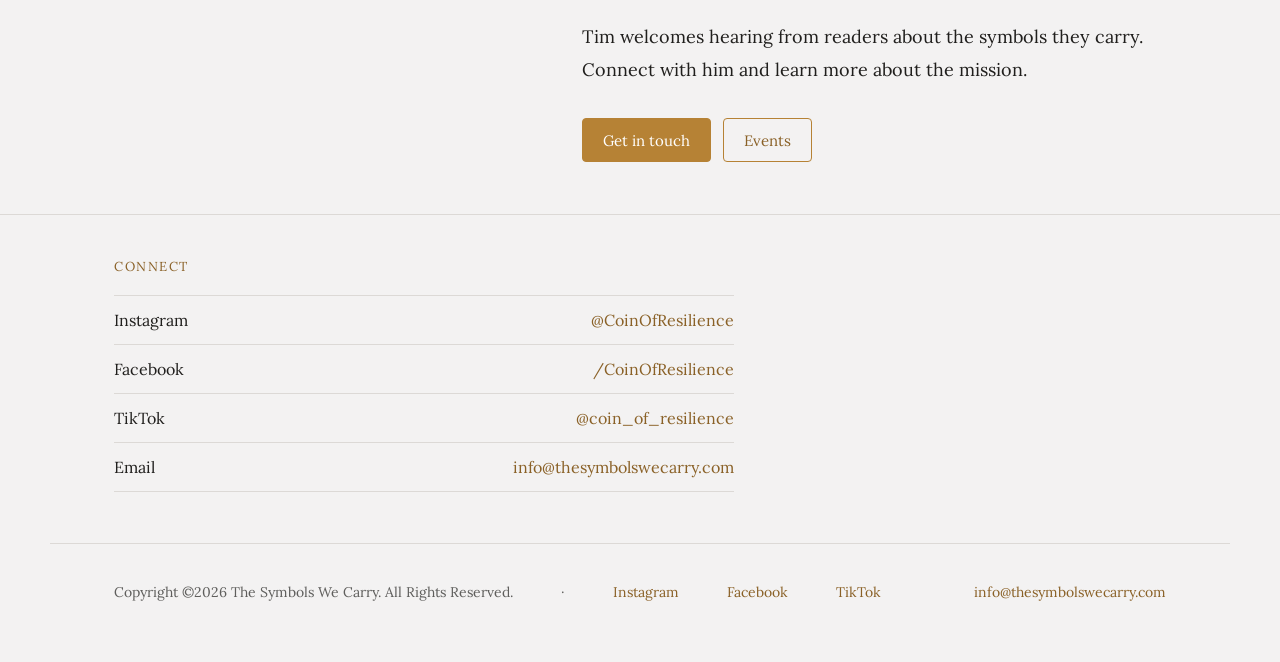
==== commit 27e8f2bd: "Add files via upload" ====
--- a/author.html
+++ b/author.html
@@ -15,6 +15,7 @@
     <a href="index.html#book">The Book</a>
     <a href="author.html" aria-current="page">The Author</a>
     <a href="praise.html">Praise &amp; Events</a>
+    <a href="https://www.paypal.com/ncp/payment/7DPWR3V9D6TQW" target="_blank" rel="noopener">Signed Copies</a>
     <a class="btn btn-solid" href="index.html#notify">Get Launch News</a>
   </div>
 </nav>
--- a/styles.css
+++ b/styles.css
@@ -143,3 +143,7 @@
 }
 
 .nav-brand img { display:block; height:20px; width:auto; max-width:60vw; }
+
+.btn-outline-light { border:1px solid rgba(255,255,255,.45); background:transparent; color:#fbfaf8; }
+.btn-outline-light:hover { border-color:rgba(255,255,255,.9); }
+.buy-link { color:var(--accent-dark, #8f6224); text-decoration:underline; text-underline-offset:3px; }
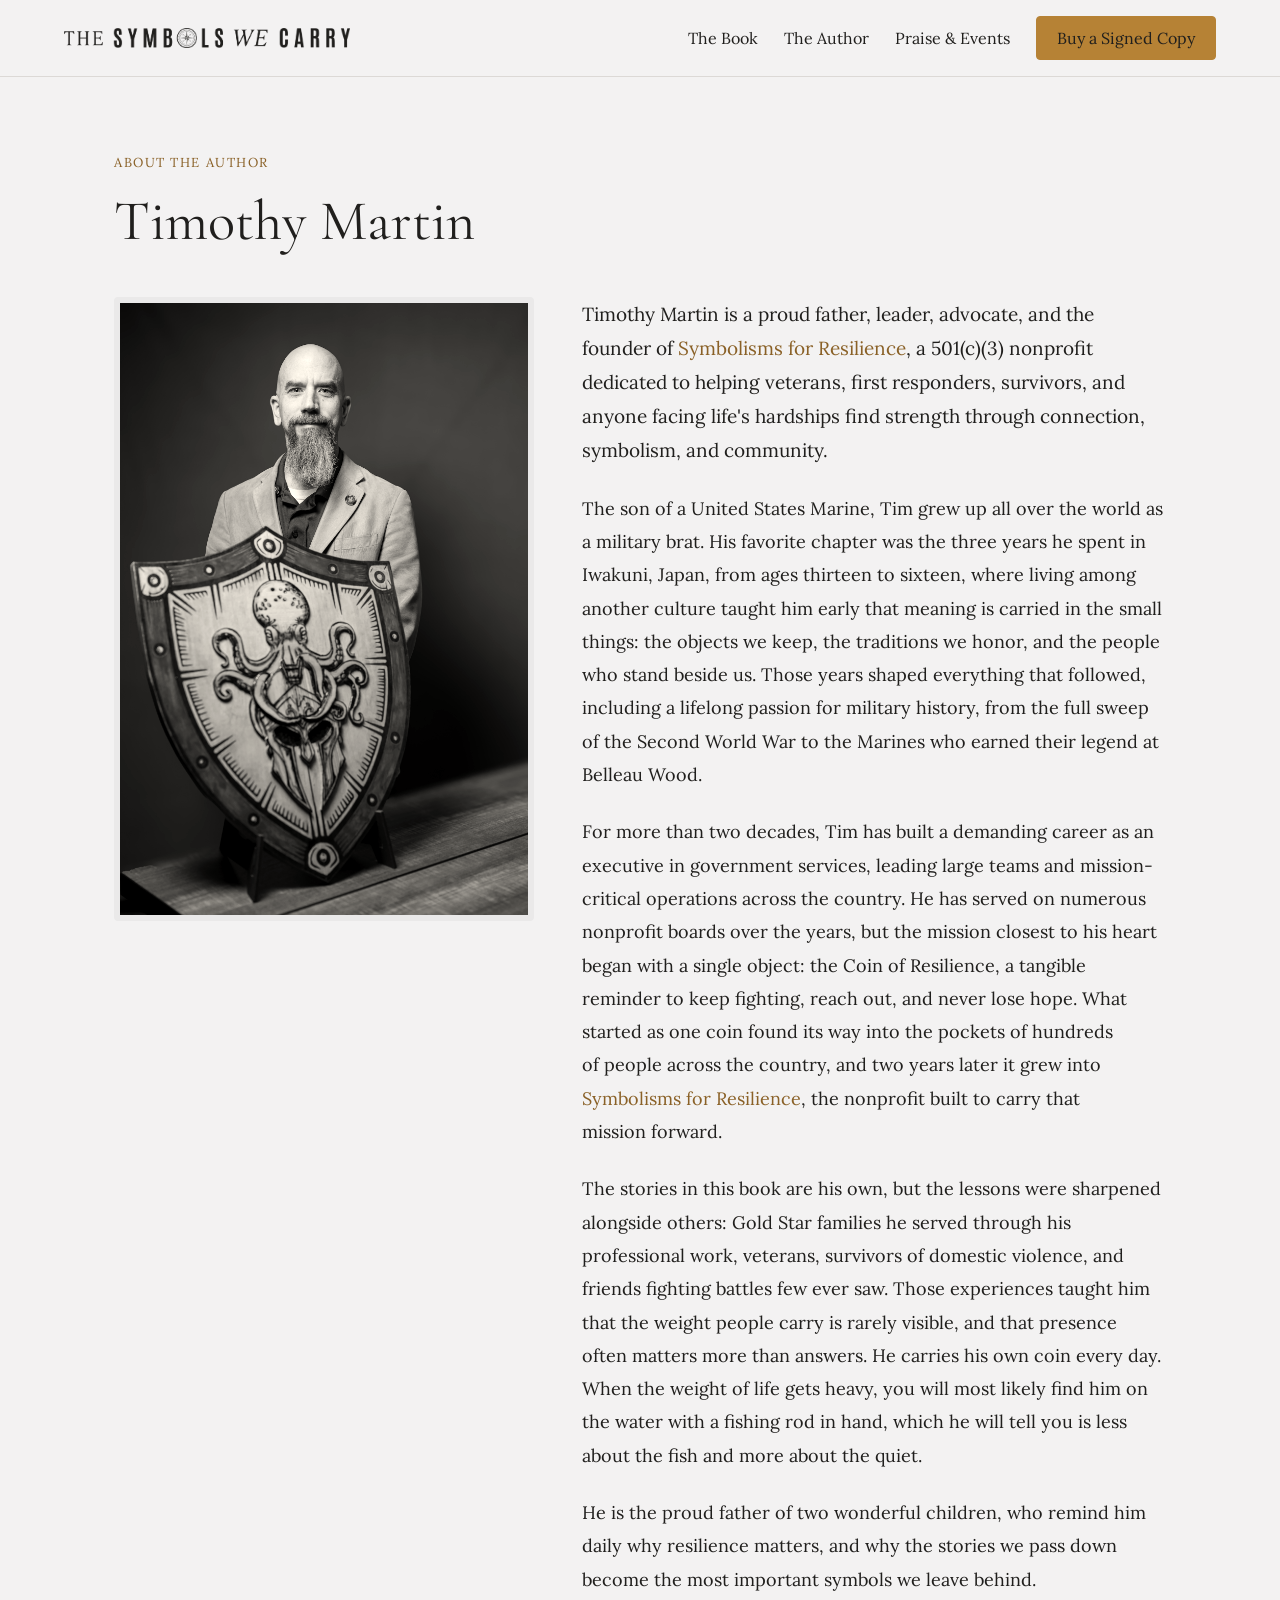
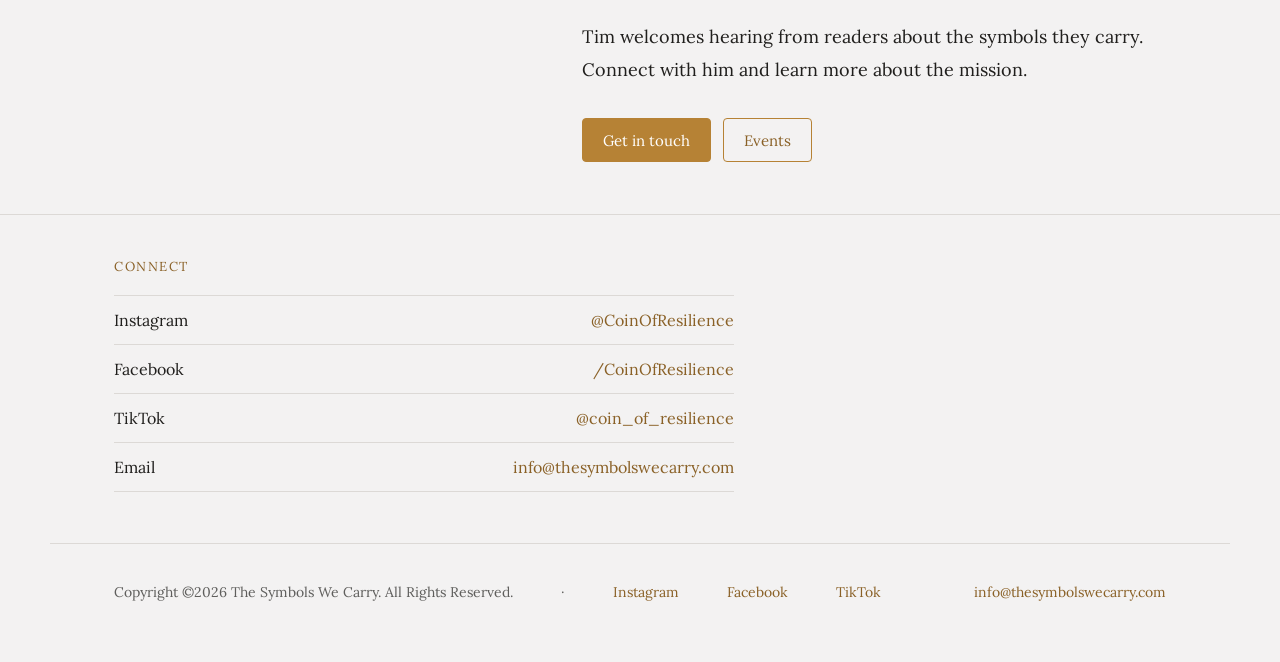
==== commit 0753c8eb: "Add files via upload" ====
--- a/author.html
+++ b/author.html
@@ -15,8 +15,7 @@
     <a href="index.html#book">The Book</a>
     <a href="author.html" aria-current="page">The Author</a>
     <a href="praise.html">Praise &amp; Events</a>
-    <a href="https://www.paypal.com/ncp/payment/7DPWR3V9D6TQW" target="_blank" rel="noopener">Signed Copies</a>
-    <a class="btn btn-solid" href="index.html#notify">Get Launch News</a>
+    <a class="btn btn-solid" href="https://www.paypal.com/ncp/payment/7DPWR3V9D6TQW" target="_blank" rel="noopener">Buy a Signed Copy</a>
   </div>
 </nav>
 
@@ -26,9 +25,9 @@
   <div class="author-grid" style="grid-template-columns:minmax(0,420px) minmax(0,1fr)">
     <figure class="plate"><img src="assets/author.jpg" alt="Timothy Martin" /></figure>
     <div>
-      <p style="font-size:19px; line-height:1.8">Timothy Martin is a proud father, leader, advocate, and the founder of Symbolisms for Resilience, a 501(c)(3) nonprofit dedicated to helping veterans, first responders, survivors, and anyone facing life's hardships find strength through connection, symbolism, and community.</p>
+      <p style="font-size:19px; line-height:1.8">Timothy Martin is a proud father, leader, advocate, and the founder of <a href="https://www.symbolisms4resilience.com/" target="_blank" rel="noopener">Symbolisms for Resilience</a>, a 501(c)(3) nonprofit dedicated to helping veterans, first responders, survivors, and anyone facing life's hardships find strength through connection, symbolism, and community.</p>
       <p class="body">The son of a United States Marine, Tim grew up all over the world as a military brat. His favorite chapter was the three years he spent in Iwakuni, Japan, from ages thirteen to sixteen, where living among another culture taught him early that meaning is carried in the small things: the objects we keep, the traditions we honor, and the people who stand beside us. Those years shaped everything that followed, including a lifelong passion for military history, from the full sweep of the Second World War to the Marines who earned their legend at Belleau Wood.</p>
-      <p class="body">For more than two decades, Tim has built a demanding career as an executive in government services, leading large teams and mission-critical operations across the country. He has served on numerous nonprofit boards over the years, but the mission closest to his heart began with a single object: the Coin of Resilience, a tangible reminder to keep fighting, reach out, and never lose hope. What started as one coin found its way into the pockets of hundreds of people across the country, and two years later it grew into Symbolisms for Resilience, the nonprofit built to carry that mission forward.</p>
+      <p class="body">For more than two decades, Tim has built a demanding career as an executive in government services, leading large teams and mission-critical operations across the country. He has served on numerous nonprofit boards over the years, but the mission closest to his heart began with a single object: the Coin of Resilience, a tangible reminder to keep fighting, reach out, and never lose hope. What started as one coin found its way into the pockets of hundreds of people across the country, and two years later it grew into <a href="https://www.symbolisms4resilience.com/" target="_blank" rel="noopener">Symbolisms for Resilience</a>, the nonprofit built to carry that mission forward.</p>
       <p class="body">The stories in this book are his own, but the lessons were sharpened alongside others: Gold Star families he served through his professional work, veterans, survivors of domestic violence, and friends fighting battles few ever saw. Those experiences taught him that the weight people carry is rarely visible, and that presence often matters more than answers. He carries his own coin every day. When the weight of life gets heavy, you will most likely find him on the water with a fishing rod in hand, which he will tell you is less about the fish and more about the quiet.</p>
       <p class="body">He is the proud father of two wonderful children, who remind him daily why resilience matters, and why the stories we pass down become the most important symbols we leave behind.</p>
       <p class="body">Tim welcomes hearing from readers about the symbols they carry. Connect with him and learn more about the mission.</p>
--- a/styles.css
+++ b/styles.css
@@ -147,3 +147,7 @@
 .btn-outline-light { border:1px solid rgba(255,255,255,.45); background:transparent; color:#fbfaf8; }
 .btn-outline-light:hover { border-color:rgba(255,255,255,.9); }
 .buy-link { color:var(--accent-dark, #8f6224); text-decoration:underline; text-underline-offset:3px; }
+
+.follow { display:flex; flex-wrap:wrap; align-items:baseline; gap:10px 20px; margin-top:26px; padding-top:22px; border-top:1px solid var(--rule); }
+.follow-label { font-size:13px; letter-spacing:.12em; text-transform:uppercase; opacity:.62; }
+.follow a { font-size:16px; text-decoration:underline; text-underline-offset:3px; }
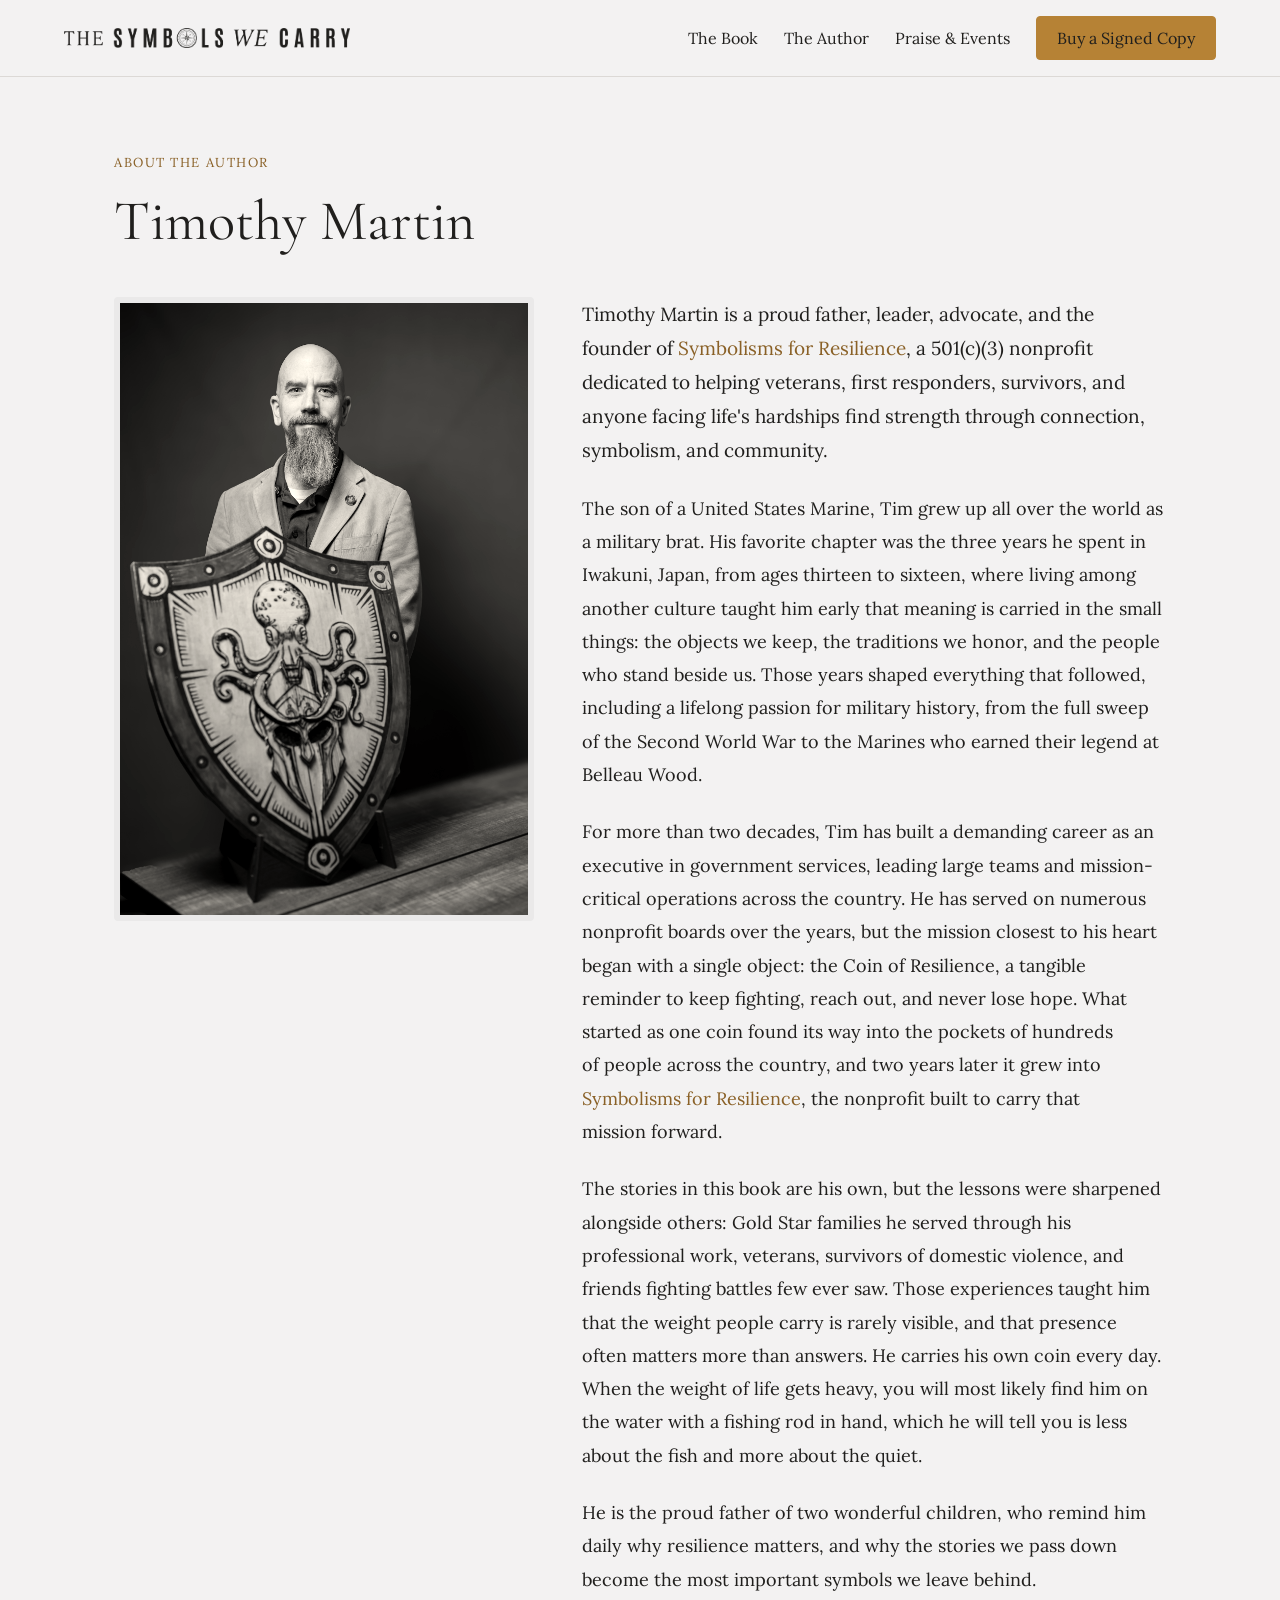
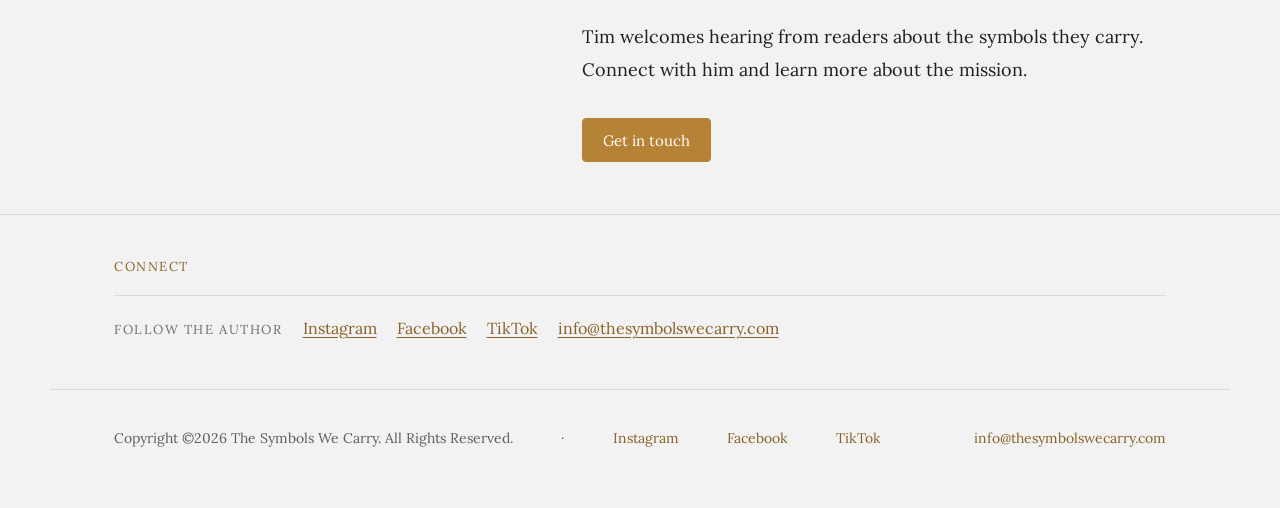
==== commit 8e635ec2: "Add files via upload" ====
--- a/author.html
+++ b/author.html
@@ -5,6 +5,9 @@
 <meta name="viewport" content="width=device-width, initial-scale=1" />
 <title>Timothy Martin — The Symbols We Carry</title>
 <meta name="description" content="Timothy Martin, founder of Symbolisms for Resilience and author of The Symbols We Carry." />
+<link rel="icon" type="image/png" sizes="32x32" href="assets/favicon-32.png" />
+<link rel="icon" type="image/png" sizes="192x192" href="assets/favicon-192.png" />
+<link rel="apple-touch-icon" href="assets/apple-touch-icon.png" />
 <link rel="stylesheet" href="styles.css" />
 </head>
 <body>
@@ -32,8 +35,7 @@
       <p class="body">He is the proud father of two wonderful children, who remind him daily why resilience matters, and why the stories we pass down become the most important symbols we leave behind.</p>
       <p class="body">Tim welcomes hearing from readers about the symbols they carry. Connect with him and learn more about the mission.</p>
       <div style="display:flex; gap:12px; flex-wrap:wrap; margin-top:32px">
-        <a class="btn btn-solid" href="#contact">Get in touch</a>
-        <a class="btn" href="praise.html#events">Events</a>
+        <a class="btn btn-solid" href="mailto:info@thesymbolswecarry.com">Get in touch</a>
       </div>
     </div>
   </div>
@@ -43,11 +45,12 @@
 
 <div class="wrap sec1" id="contact">
   <p class="kicker">Connect</p>
-  <div class="col">
-    <div class="row"><span>Instagram</span><a href="https://www.instagram.com/coinofresilience/" target="_blank" rel="noopener">@CoinOfResilience</a></div>
-    <div class="row"><span>Facebook</span><a href="https://www.facebook.com/CoinOfResilience" target="_blank" rel="noopener">/CoinOfResilience</a></div>
-    <div class="row"><span>TikTok</span><a href="https://www.tiktok.com/@coin_of_resilience" target="_blank" rel="noopener">@coin_of_resilience</a></div>
-    <div class="row"><span>Email</span><a href="mailto:info@thesymbolswecarry.com">info@thesymbolswecarry.com</a></div>
+  <div class="follow" style="margin-top:0">
+    <span class="follow-label">Follow The Author</span>
+    <a href="https://www.instagram.com/coinofresilience/" target="_blank" rel="noopener">Instagram</a>
+    <a href="https://www.facebook.com/CoinOfResilience" target="_blank" rel="noopener">Facebook</a>
+    <a href="https://www.tiktok.com/@coin_of_resilience" target="_blank" rel="noopener">TikTok</a>
+    <a href="mailto:info@thesymbolswecarry.com">info@thesymbolswecarry.com</a>
   </div>
 </div>
 
--- a/styles.css
+++ b/styles.css
@@ -151,3 +151,7 @@
 .follow { display:flex; flex-wrap:wrap; align-items:baseline; gap:10px 20px; margin-top:26px; padding-top:22px; border-top:1px solid var(--rule); }
 .follow-label { font-size:13px; letter-spacing:.12em; text-transform:uppercase; opacity:.62; }
 .follow a { font-size:16px; text-decoration:underline; text-underline-offset:3px; }
+
+.modal { position:fixed; inset:0; z-index:60; display:flex; align-items:center; justify-content:center; padding:24px; background:rgba(32,31,29,.5); }
+.modal[hidden] { display:none; }
+.modal-card { background:#f3f2f2; border:1px solid var(--rule); border-radius:4px; max-width:460px; width:100%; padding:36px; text-align:center; }
